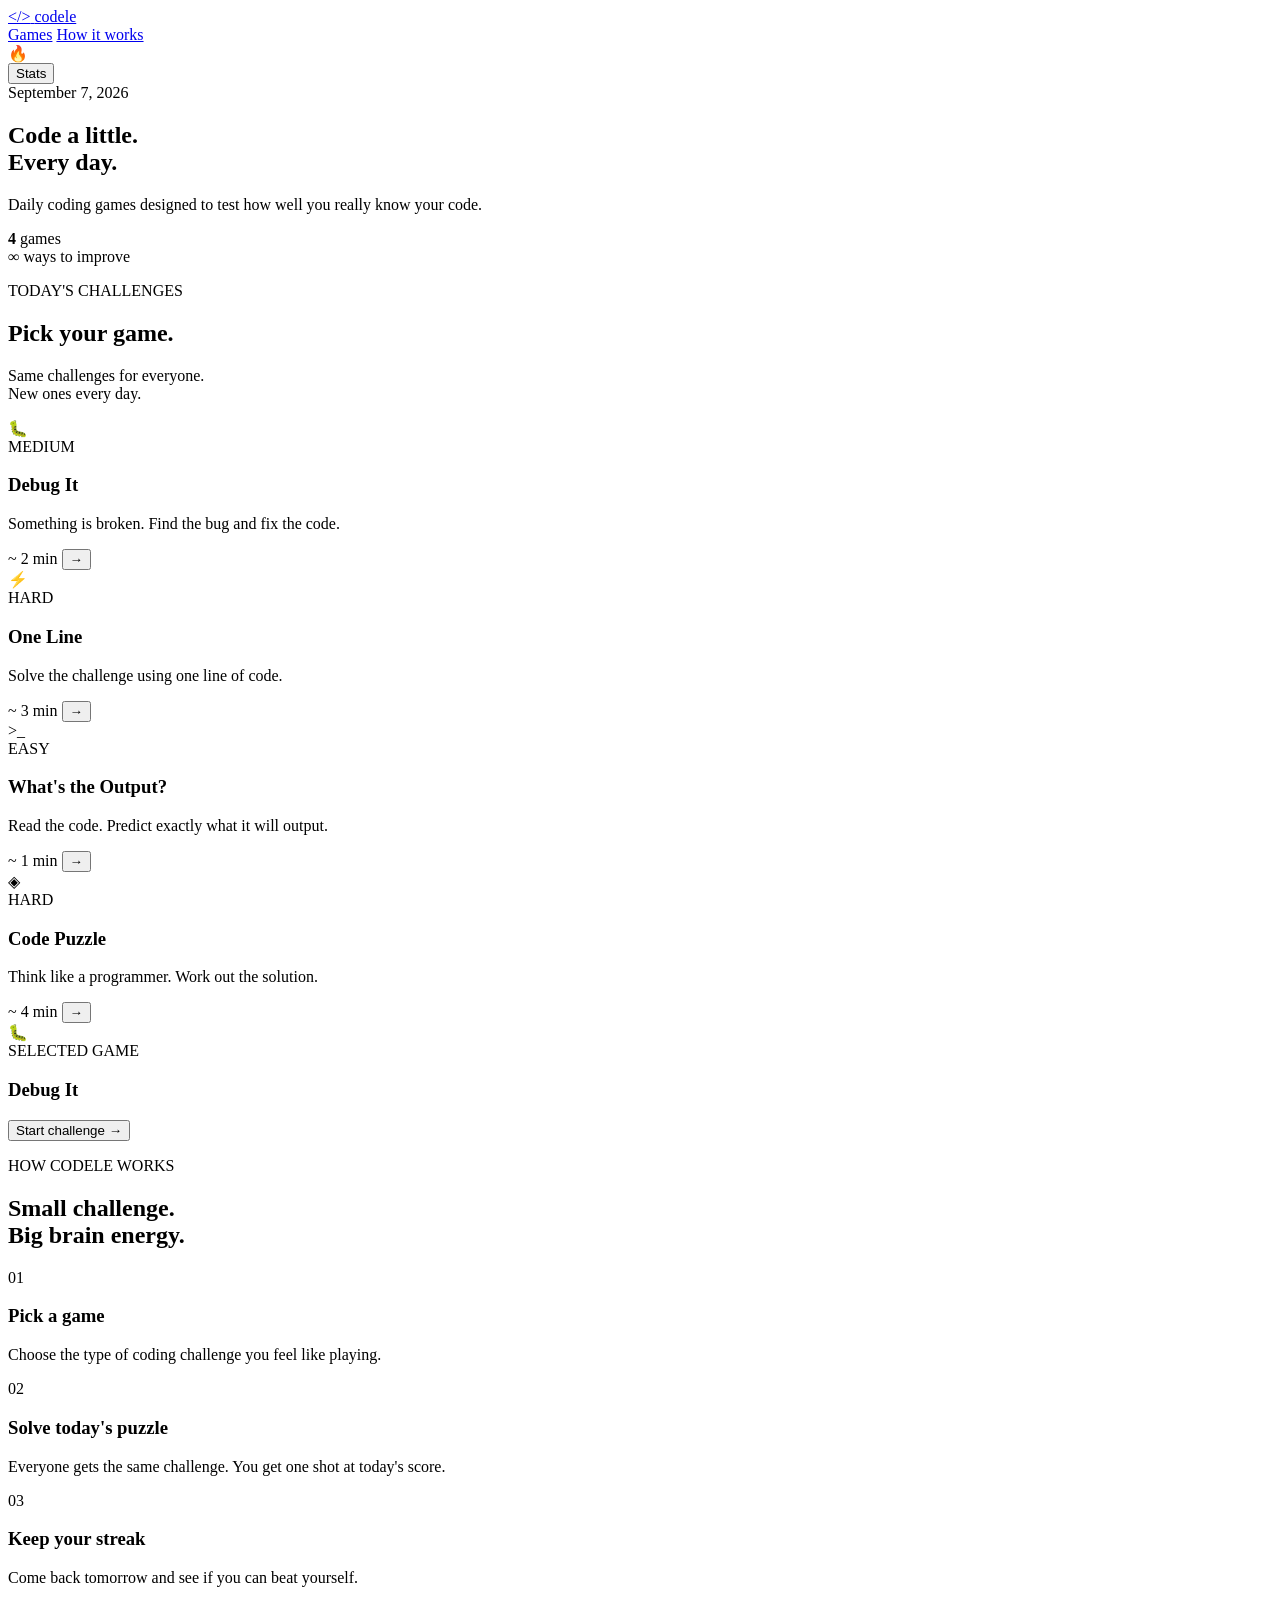
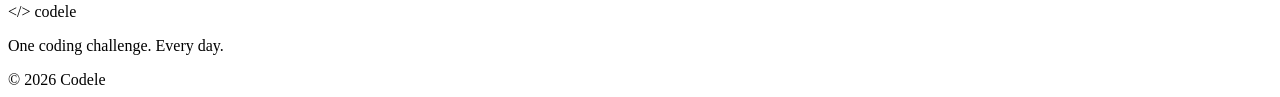
==== index.html @ e576fa4d "implement a html file for home page containing all minigames" ====
<!DOCTYPE html>
<html lang="en">
<head>
    <meta charset="UTF-8">
    <meta name="viewport" content="width=device-width, initial-scale=1.0">

    <title>Codele — Daily Coding Games</title>
    <meta name="description" content="Play a new coding challenge every day.">

    <link rel="preconnect" href="https://fonts.googleapis.com">
    <link rel="preconnect" href="https://fonts.gstatic.com" crossorigin>
    <link href="https://fonts.googleapis.com/css2?family=DM+Mono:wght@400;500&family=Inter:wght@400;500;600;700;800&display=swap" rel="stylesheet">
    <link rel="stylesheet" href="../codele/style.css">
</head>

<body>

    <!-- Background decoration -->
    <div class="background-glow glow-one"></div>
    <div class="background-glow glow-two"></div>

    <!-- Navigation -->
    <header class="navbar">
        <a href="#" class="logo">
            <span class="logo-mark">&lt;/&gt;</span>
            <span>codele</span>
        </a>

        <nav class="nav-links">
            <a href="#games">Games</a>
            <a href="#how-it-works">How it works</a>
        </nav>

        <div class="nav-right">
            <div class="streak">
                <span class="streak-icon">🔥</span>
                <span id="streak-count"></span>
            </div>

            <button class="stats-button" aria-label="View statistics">
                Stats
            </button>
        </div>
    </header>


    <main>

        <!-- Hero -->
        <section class="hero">

            <div class="date-pill">
                <span class="live-dot"></span>
                September 7, 2026
            </div>

            <h1>
                Code a little.<br>
                <span>Every day.</span>
            </h1>

            <p class="hero-subtitle">
                Daily coding games designed to test how well you really know your code.
            </p>

            <div class="hero-meta">
                <div>
                    <strong>4</strong>
                    <span>games</span>
                </div>

                <div class="meta-divider"></div>

                <div>
                    <strong>∞</strong>
                    <span>ways to improve</span>
                </div>
            </div>

        </section>


        <!-- Games -->
        <section class="games-section" id="games">

            <div class="section-heading">
                <div>
                    <p class="eyebrow">TODAY'S CHALLENGES</p>
                    <h2>Pick your game.</h2>
                </div>

                <p class="section-description">
                    Same challenges for everyone.<br>
                    New ones every day.
                </p>
            </div>


            <div class="games-grid">

                <!-- Debug -->
                <article
                    class="game-card featured"
                    data-game="debug"
                >
                    <div class="card-top">
                        <div class="game-icon debug-icon">
                            🐛
                        </div>

                        <span class="difficulty medium">
                            MEDIUM
                        </span>
                    </div>

                    <div class="card-content">
                        <h3>Debug It</h3>

                        <p>
                            Something is broken. Find the bug and fix the code.
                        </p>
                    </div>

                    <div class="card-bottom">
                        <span class="play-time">~ 2 min</span>

                        <button class="arrow-button" aria-label="Play Debug It">
                            →
                        </button>
                    </div>
                </article>


                <!-- One Line -->
                <article
                    class="game-card"
                    data-game="one-line"
                >
                    <div class="card-top">
                        <div class="game-icon line-icon">
                            ⚡
                        </div>

                        <span class="difficulty hard">
                            HARD
                        </span>
                    </div>

                    <div class="card-content">
                        <h3>One Line</h3>

                        <p>
                            Solve the challenge using one line of code.
                        </p>
                    </div>

                    <div class="card-bottom">
                        <span class="play-time">~ 3 min</span>

                        <button class="arrow-button" aria-label="Play One Line">
                            →
                        </button>
                    </div>
                </article>


                <!-- Output -->
                <article
                    class="game-card"
                    data-game="output"
                >
                    <div class="card-top">
                        <div class="game-icon output-icon">
                            &gt;_
                        </div>

                        <span class="difficulty easy">
                            EASY
                        </span>
                    </div>

                    <div class="card-content">
                        <h3>What's the Output?</h3>

                        <p>
                            Read the code. Predict exactly what it will output.
                        </p>
                    </div>

                    <div class="card-bottom">
                        <span class="play-time">~ 1 min</span>

                        <button class="arrow-button" aria-label="Play What's the Output">
                            →
                        </button>
                    </div>
                </article>


                <!-- Puzzle -->
                <article
                    class="game-card"
                    data-game="puzzle"
                >
                    <div class="card-top">
                        <div class="game-icon puzzle-icon">
                            ◈
                        </div>

                        <span class="difficulty hard">
                            HARD
                        </span>
                    </div>

                    <div class="card-content">
                        <h3>Code Puzzle</h3>

                        <p>
                            Think like a programmer. Work out the solution.
                        </p>
                    </div>

                    <div class="card-bottom">
                        <span class="play-time">~ 4 min</span>

                        <button class="arrow-button" aria-label="Play Code Puzzle">
                            →
                        </button>
                    </div>
                </article>

            </div>


            <!-- Selected game -->
            <div class="selected-game" id="selected-game">

                <div class="selected-game-left">
                    <div class="selected-icon" id="selected-icon">🐛</div>

                    <div>
                        <span class="selected-label">SELECTED GAME</span>
                        <h3 id="selected-title">Debug It</h3>
                    </div>
                </div>

                <button class="start-button" id="start-button">
                    Start challenge
                    <span>→</span>
                </button>

            </div>

        </section>


        <!-- How it works -->
        <section class="how-section" id="how-it-works">

            <p class="eyebrow">HOW CODELE WORKS</p>

            <h2>Small challenge.<br>Big brain energy.</h2>

            <div class="steps">

                <div class="step">
                    <span class="step-number">01</span>
                    <h3>Pick a game</h3>
                    <p>
                        Choose the type of coding challenge you feel like playing.
                    </p>
                </div>

                <div class="step">
                    <span class="step-number">02</span>
                    <h3>Solve today's puzzle</h3>
                    <p>
                        Everyone gets the same challenge. You get one shot at today's score.
                    </p>
                </div>

                <div class="step">
                    <span class="step-number">03</span>
                    <h3>Keep your streak</h3>
                    <p>
                        Come back tomorrow and see if you can beat yourself.
                    </p>
                </div>

            </div>

        </section>

    </main>


    <!-- Footer -->
    <footer class="footer">

        <div class="logo">
            <span class="logo-mark">&lt;/&gt;</span>
            <span>codele</span>
        </div>

        <p>
            One coding challenge. Every day.
        </p>

        <span class="footer-year">
            © 2026 Codele
        </span>

    </footer>


    <script src="./script.js"></script>

</body>
</html>
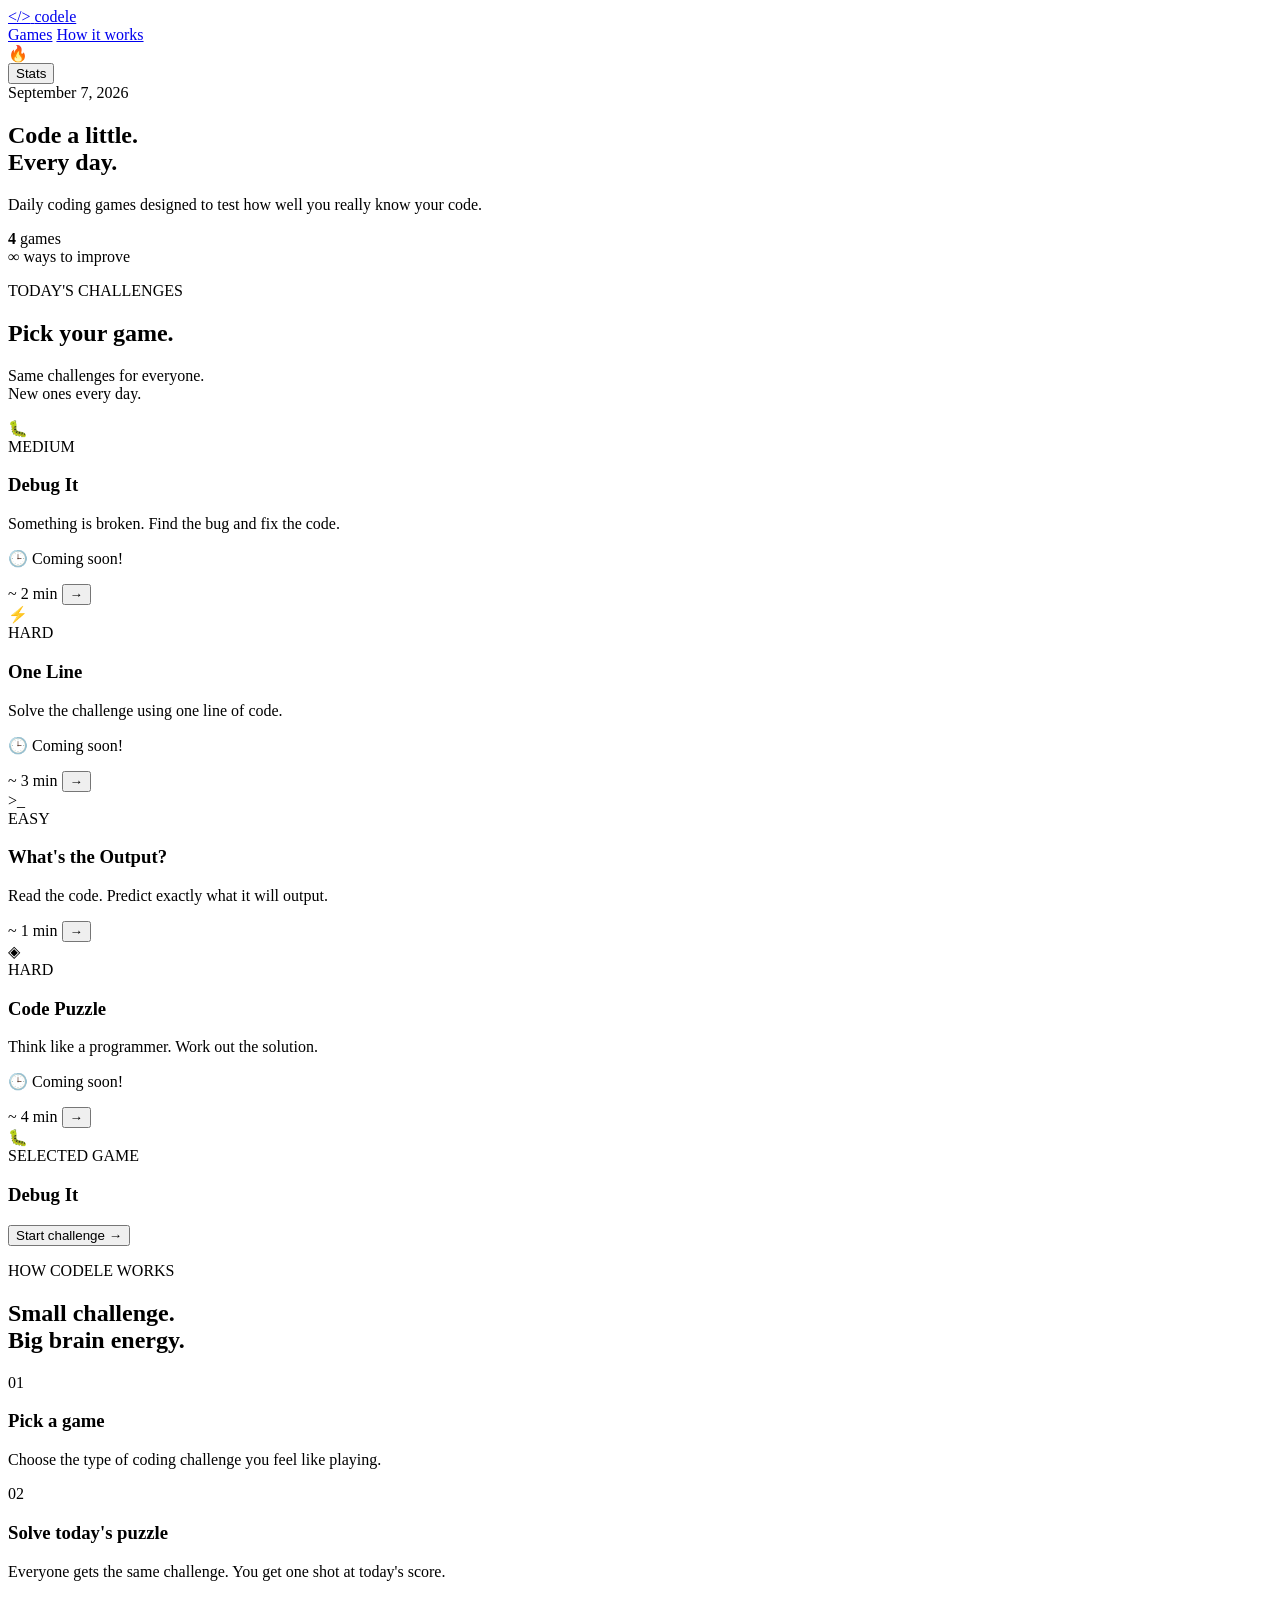
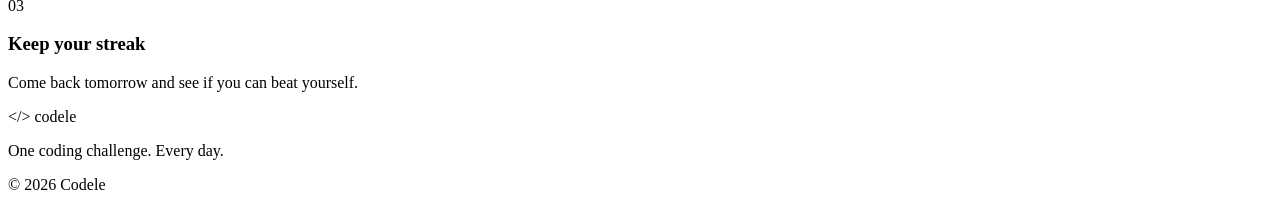
==== commit 92c5d985: "Add a glowing purple mouse trail" ====
--- a/index.html
+++ b/index.html
@@ -18,6 +18,8 @@
     <!-- Background decoration -->
     <div class="background-glow glow-one"></div>
     <div class="background-glow glow-two"></div>
+
+    <div class="cursor-glow"></div>
 
     <!-- Navigation -->
     <header class="navbar">
@@ -119,6 +121,9 @@
                         <p>
                             Something is broken. Find the bug and fix the code.
                         </p>
+                        <p>
+                            🕒 Coming soon!
+                        </p>
                     </div>
 
                     <div class="card-bottom">
@@ -152,6 +157,9 @@
                         <p>
                             Solve the challenge using one line of code.
                         </p>
+                        <p>
+                            🕒 Coming soon!
+                        </p>
                     </div>
 
                     <div class="card-bottom">
@@ -218,6 +226,10 @@
                         <p>
                             Think like a programmer. Work out the solution.
                         </p>
+
+                        <p>
+                            🕒 Coming soon!
+                        </p>
                     </div>
 
                     <div class="card-bottom">
@@ -314,6 +326,6 @@
 
 
     <script src="./script.js"></script>
-
+    <script src="./mouse_trail.js"></script>
 </body>
 </html>
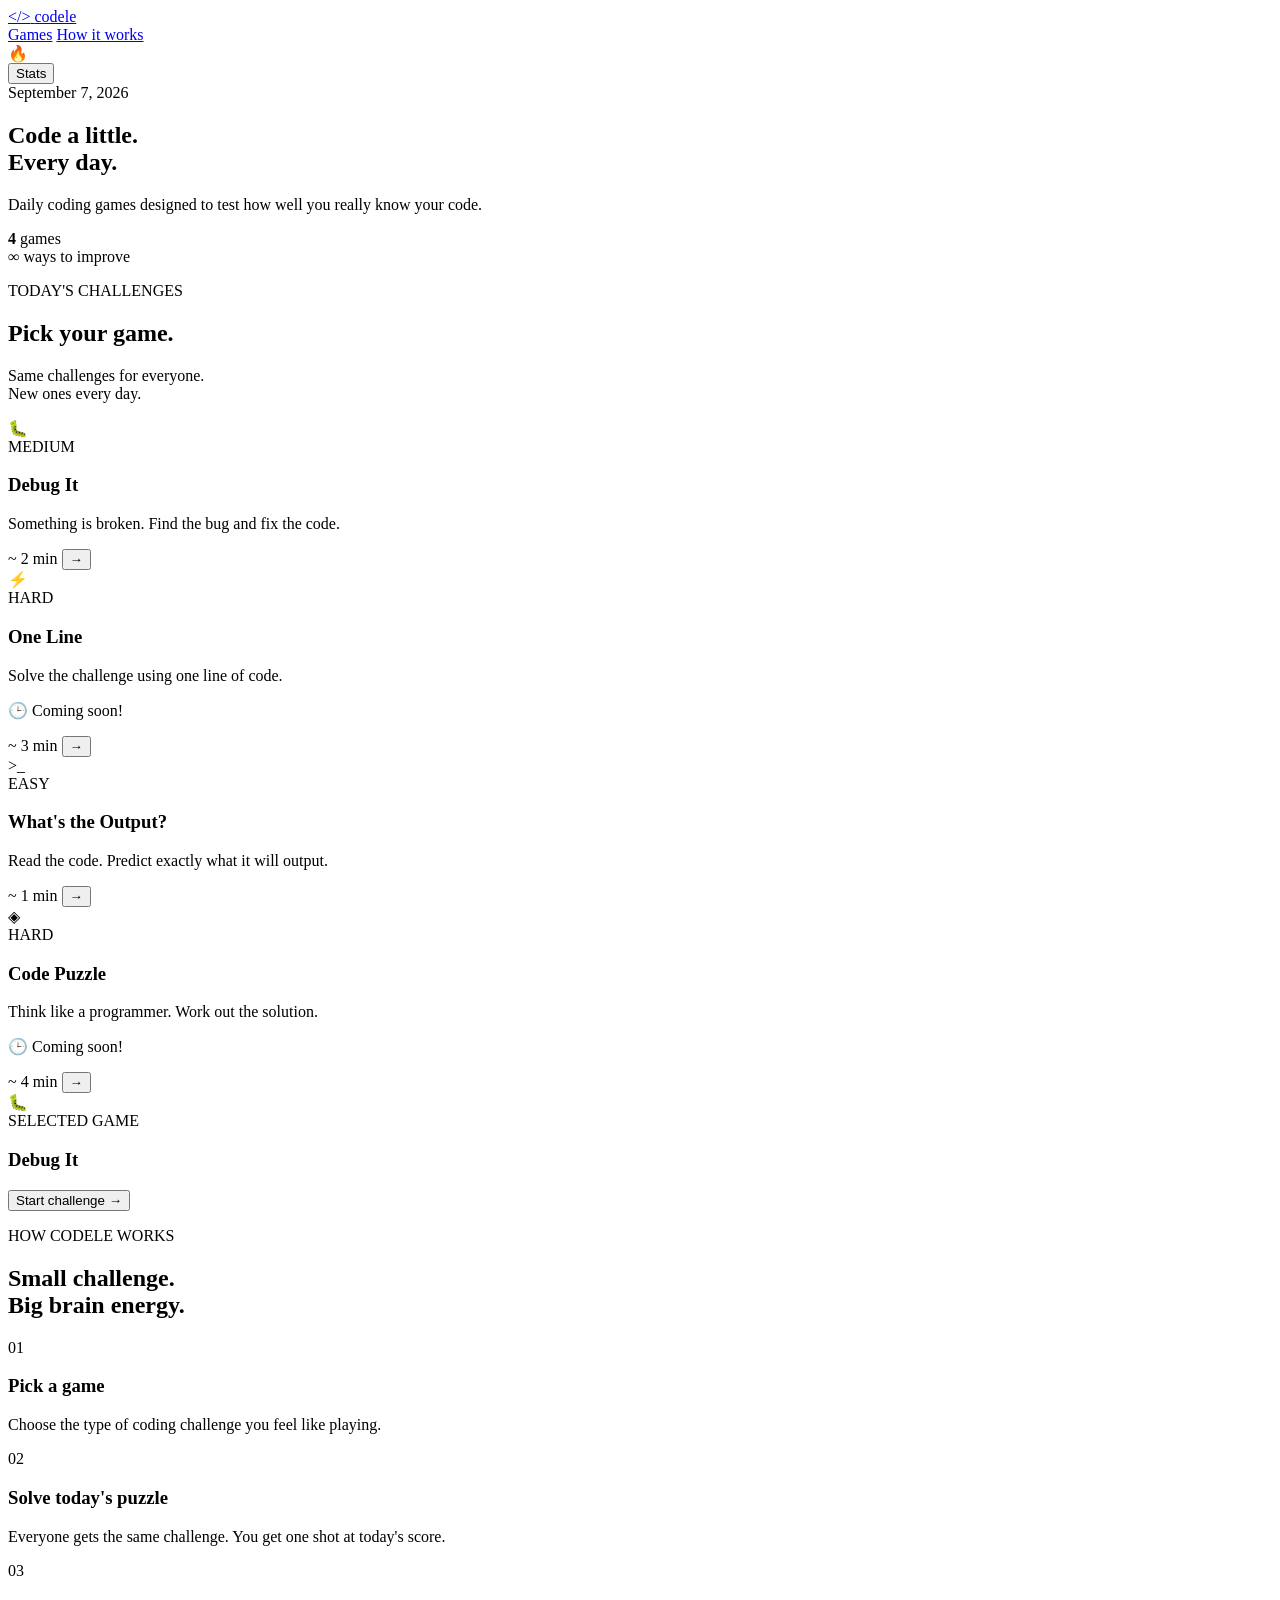
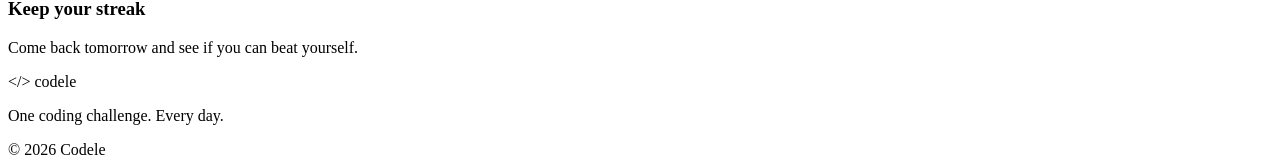
==== commit 35bdc15a: "Remove coming soon label from debug it minigame" ====
--- a/index.html
+++ b/index.html
@@ -121,9 +121,7 @@
                         <p>
                             Something is broken. Find the bug and fix the code.
                         </p>
-                        <p>
-                            🕒 Coming soon!
-                        </p>
+
                     </div>
 
                     <div class="card-bottom">
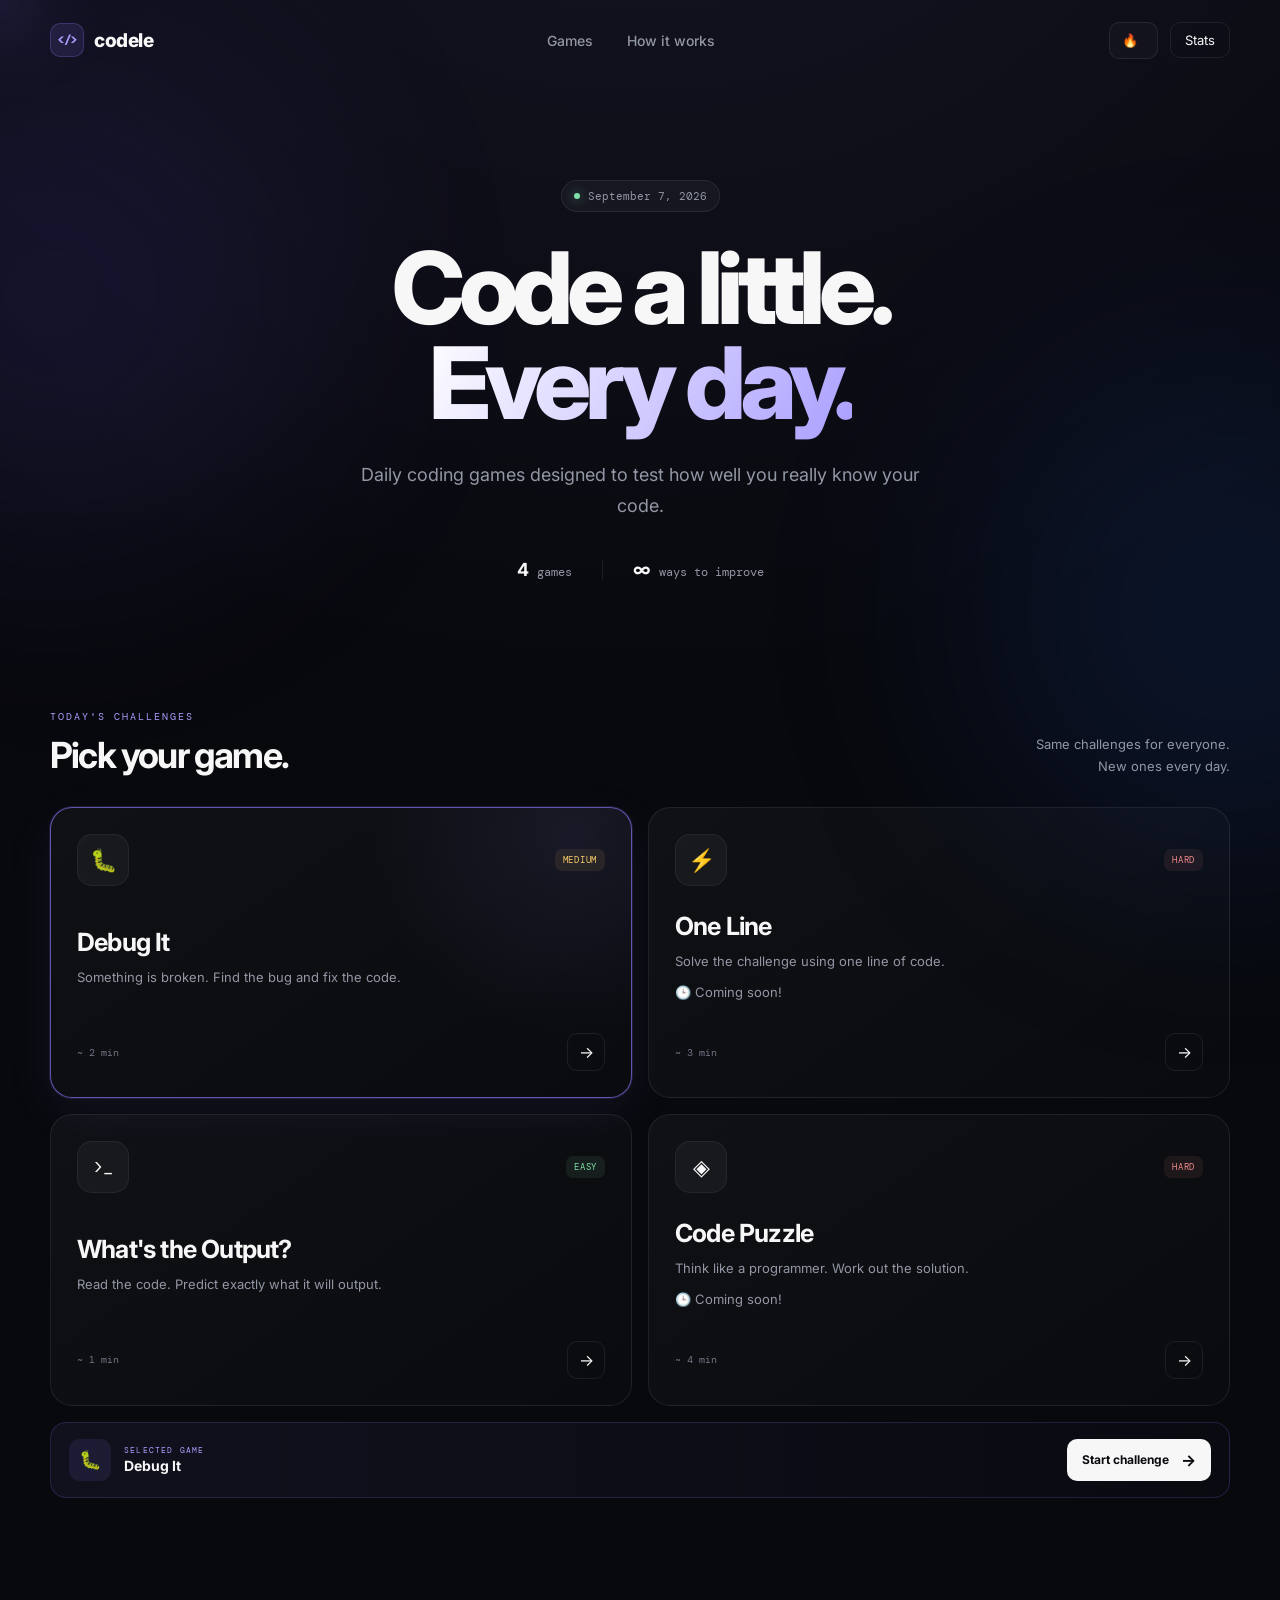
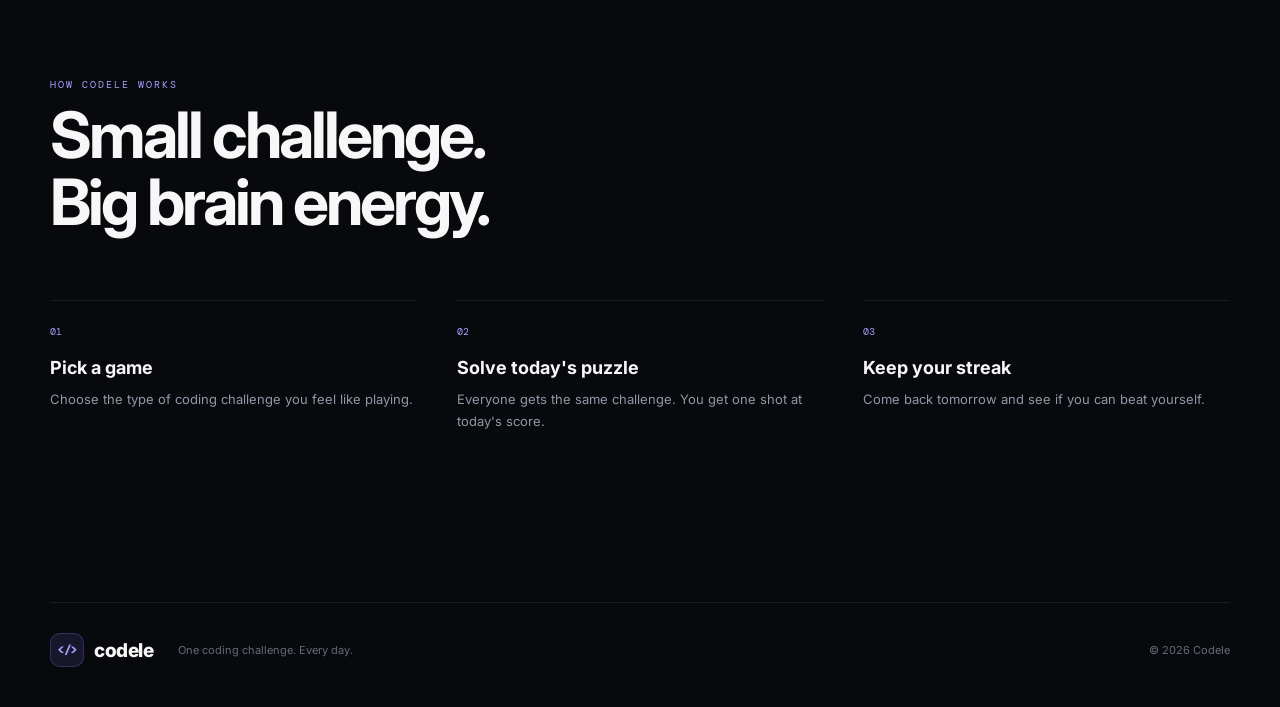
==== commit 915e5cb0: "Fix link to stylesheet so that vercel finds css file" ====
--- a/index.html
+++ b/index.html
@@ -10,7 +10,7 @@
     <link rel="preconnect" href="https://fonts.googleapis.com">
     <link rel="preconnect" href="https://fonts.gstatic.com" crossorigin>
     <link href="https://fonts.googleapis.com/css2?family=DM+Mono:wght@400;500&family=Inter:wght@400;500;600;700;800&display=swap" rel="stylesheet">
-    <link rel="stylesheet" href="../codele/style.css">
+    <link rel="stylesheet" href="./style.css">
 </head>
 
 <body>
--- a/style.css
+++ b/style.css
@@ -0,0 +1,1458 @@
+:root {
+    --background: #08090d;
+    --surface: #101218;
+    --surface-hover: #151820;
+    --border: rgba(255, 255, 255, 0.08);
+
+    --text: #f7f7f8;
+    --muted: #9297a5;
+
+    --accent: #8b7cff;
+    --accent-light: #a99fff;
+    --green: #7ee2a8;
+    --yellow: #f6cf67;
+    --red: #f28b8b;
+
+    --radius: 22px;
+}
+
+
+/* -------------------- */
+/* RESET */
+/* -------------------- */
+
+* {
+    margin: 0;
+    padding: 0;
+    box-sizing: border-box;
+}
+
+html {
+    scroll-behavior: smooth;
+}
+
+body {
+    min-height: 100vh;
+
+    background:
+        radial-gradient(
+            circle at 50% -20%,
+            rgba(139, 124, 255, 0.12),
+            transparent 40%
+        ),
+        var(--background);
+
+    color: var(--text);
+
+    font-family: "Inter", sans-serif;
+
+    overflow-x: hidden;
+}
+
+button,
+a {
+    font: inherit;
+}
+
+button {
+    border: none;
+    cursor: pointer;
+}
+
+a {
+    color: inherit;
+    text-decoration: none;
+}
+
+
+/* -------------------- */
+/* BACKGROUND */
+/* -------------------- */
+
+.background-glow {
+    position: fixed;
+    width: 500px;
+    height: 500px;
+
+    border-radius: 50%;
+
+    filter: blur(130px);
+
+    pointer-events: none;
+
+    opacity: 0.12;
+
+    z-index: -1;
+}
+
+.glow-one {
+    top: 5%;
+    left: -200px;
+
+    background: #6d5dfc;
+}
+
+.glow-two {
+    right: -200px;
+    top: 40%;
+
+    background: #2368ff;
+}
+
+
+/* -------------------- */
+/* NAVBAR */
+/* -------------------- */
+
+.navbar {
+    width: min(1180px, calc(100% - 40px));
+
+    margin: 0 auto;
+
+    height: 80px;
+
+    display: flex;
+    align-items: center;
+    justify-content: space-between;
+}
+
+.logo {
+    display: flex;
+    align-items: center;
+
+    gap: 10px;
+
+    font-size: 19px;
+    font-weight: 800;
+
+    letter-spacing: -0.5px;
+}
+
+.logo-mark {
+    display: flex;
+    align-items: center;
+    justify-content: center;
+
+    width: 34px;
+    height: 34px;
+
+    border-radius: 10px;
+
+    background: rgba(139, 124, 255, 0.12);
+
+    border: 1px solid rgba(139, 124, 255, 0.25);
+
+    color: var(--accent-light);
+
+    font-family: "DM Mono", monospace;
+
+    font-size: 12px;
+}
+
+.nav-links {
+    display: flex;
+    gap: 34px;
+}
+
+.nav-links a {
+    color: var(--muted);
+
+    font-size: 14px;
+    font-weight: 500;
+
+    transition: color 0.2s ease;
+}
+
+.nav-links a:hover {
+    color: var(--text);
+}
+
+.nav-right {
+    display: flex;
+    align-items: center;
+
+    gap: 12px;
+}
+
+.streak {
+    display: flex;
+    align-items: center;
+    gap: 7px;
+
+    padding: 9px 12px;
+
+    border: 1px solid var(--border);
+
+    border-radius: 10px;
+
+    background: rgba(255, 255, 255, 0.025);
+
+    font-family: "DM Mono", monospace;
+
+    font-size: 12px;
+}
+
+.streak-icon {
+    font-size: 13px;
+}
+
+.stats-button {
+    padding: 9px 14px;
+
+    border-radius: 10px;
+
+    background: transparent;
+
+    border: 1px solid var(--border);
+
+    color: var(--text);
+
+    font-size: 13px;
+
+    transition: 0.2s ease;
+}
+
+.stats-button:hover {
+    background: rgba(255, 255, 255, 0.05);
+}
+
+
+/* -------------------- */
+/* HERO */
+/* -------------------- */
+
+.hero {
+    width: min(900px, calc(100% - 40px));
+
+    margin: 100px auto 130px;
+
+    text-align: center;
+}
+
+.date-pill {
+    display: inline-flex;
+    align-items: center;
+
+    gap: 8px;
+
+    padding: 8px 12px;
+
+    border-radius: 999px;
+
+    background: rgba(255, 255, 255, 0.035);
+
+    border: 1px solid var(--border);
+
+    color: var(--muted);
+
+    font-family: "DM Mono", monospace;
+
+    font-size: 11px;
+}
+
+.live-dot {
+    width: 6px;
+    height: 6px;
+
+    border-radius: 50%;
+
+    background: var(--green);
+
+    box-shadow: 0 0 12px rgba(126, 226, 168, 0.7);
+}
+
+.hero h1 {
+    margin-top: 28px;
+
+    font-size: clamp(56px, 8vw, 100px);
+
+    line-height: 0.95;
+
+    letter-spacing: -6px;
+
+    font-weight: 800;
+}
+
+.hero h1 span {
+    color: var(--accent-light);
+
+    background: linear-gradient(
+        120deg,
+        #ffffff,
+        #a99fff
+    );
+
+    -webkit-background-clip: text;
+    -webkit-text-fill-color: transparent;
+}
+
+.hero-subtitle {
+    max-width: 560px;
+
+    margin: 30px auto 0;
+
+    color: var(--muted);
+
+    font-size: 18px;
+
+    line-height: 1.7;
+}
+
+.hero-meta {
+    margin-top: 38px;
+
+    display: flex;
+    justify-content: center;
+    align-items: center;
+
+    gap: 30px;
+}
+
+.hero-meta div:not(.meta-divider) {
+    display: flex;
+    align-items: baseline;
+
+    gap: 8px;
+}
+
+.hero-meta strong {
+    font-size: 18px;
+}
+
+.hero-meta span {
+    color: var(--muted);
+
+    font-size: 12px;
+
+    font-family: "DM Mono", monospace;
+}
+
+.meta-divider {
+    width: 1px;
+    height: 20px;
+
+    background: var(--border);
+}
+
+
+/* -------------------- */
+/* GAMES */
+/* -------------------- */
+
+.games-section {
+    width: min(1180px, calc(100% - 40px));
+
+    margin: 0 auto;
+}
+
+.section-heading {
+    display: flex;
+    align-items: end;
+    justify-content: space-between;
+
+    margin-bottom: 30px;
+}
+
+.eyebrow {
+    margin-bottom: 10px;
+
+    font-family: "DM Mono", monospace;
+
+    font-size: 10px;
+
+    letter-spacing: 2px;
+
+    color: var(--accent-light);
+}
+
+.section-heading h2 {
+    font-size: 36px;
+
+    letter-spacing: -1.8px;
+}
+
+.section-description {
+    color: var(--muted);
+
+    font-size: 13px;
+
+    line-height: 1.7;
+
+    text-align: right;
+}
+
+
+/* -------------------- */
+/* GAME CARDS */
+/* -------------------- */
+
+.games-grid {
+    display: grid;
+
+    grid-template-columns: repeat(2, 1fr);
+
+    gap: 16px;
+}
+
+.game-card {
+    position: relative;
+
+    min-height: 270px;
+
+    padding: 26px;
+
+    display: flex;
+    flex-direction: column;
+
+    justify-content: space-between;
+
+    border: 1px solid var(--border);
+
+    border-radius: var(--radius);
+
+    background:
+        linear-gradient(
+            145deg,
+            rgba(255, 255, 255, 0.035),
+            rgba(255, 255, 255, 0.012)
+        );
+
+    transition:
+        transform 0.25s ease,
+        border-color 0.25s ease,
+        background 0.25s ease;
+}
+
+.game-card:hover {
+    transform: translateY(-4px);
+
+    border-color: rgba(139, 124, 255, 0.28);
+
+    background: var(--surface-hover);
+}
+
+.game-card.selected {
+    border-color: rgba(139, 124, 255, 0.65);
+
+    box-shadow:
+        0 0 0 1px rgba(139, 124, 255, 0.15),
+        0 15px 50px rgba(139, 124, 255, 0.08);
+}
+
+.game-card.featured {
+    background:
+        radial-gradient(
+            circle at 90% 10%,
+            rgba(139, 124, 255, 0.09),
+            transparent 35%
+        ),
+        linear-gradient(
+            145deg,
+            rgba(255, 255, 255, 0.035),
+            rgba(255, 255, 255, 0.012)
+        );
+}
+
+.card-top {
+    display: flex;
+    justify-content: space-between;
+    align-items: center;
+}
+
+.game-icon {
+    width: 52px;
+    height: 52px;
+
+    display: flex;
+    align-items: center;
+    justify-content: center;
+
+    border-radius: 15px;
+
+    background: rgba(255, 255, 255, 0.04);
+
+    border: 1px solid rgba(255, 255, 255, 0.06);
+
+    font-size: 22px;
+
+    font-family: "DM Mono", monospace;
+}
+
+.output-icon {
+    font-size: 17px;
+}
+
+.difficulty {
+    padding: 5px 8px;
+
+    border-radius: 7px;
+
+    font-family: "DM Mono", monospace;
+
+    font-size: 9px;
+
+    letter-spacing: 0.7px;
+}
+
+.easy {
+    color: var(--green);
+
+    background: rgba(126, 226, 168, 0.08);
+}
+
+.medium {
+    color: var(--yellow);
+
+    background: rgba(246, 207, 103, 0.08);
+}
+
+.hard {
+    color: var(--red);
+
+    background: rgba(242, 139, 139, 0.08);
+}
+
+.card-content {
+    margin-top: 25px;
+}
+
+.card-content h3 {
+    font-size: 25px;
+
+    letter-spacing: -0.8px;
+}
+
+.card-content p {
+    max-width: 410px;
+
+    margin-top: 9px;
+
+    color: var(--muted);
+
+    font-size: 13px;
+
+    line-height: 1.7;
+}
+
+.card-bottom {
+    margin-top: 30px;
+
+    display: flex;
+    justify-content: space-between;
+    align-items: center;
+}
+
+.play-time {
+    color: #717785;
+
+    font-family: "DM Mono", monospace;
+
+    font-size: 10px;
+}
+
+.arrow-button {
+    width: 38px;
+    height: 38px;
+
+    display: flex;
+    align-items: center;
+    justify-content: center;
+
+    border-radius: 10px;
+
+    border: 1px solid var(--border);
+
+    background: transparent;
+
+    color: var(--text);
+
+    transition:
+        background 0.2s ease,
+        transform 0.2s ease;
+}
+
+.game-card:hover .arrow-button {
+    background: var(--accent);
+
+    transform: translateX(2px);
+}
+
+
+/* -------------------- */
+/* SELECTED GAME */
+/* -------------------- */
+
+.selected-game {
+    margin-top: 16px;
+
+    padding: 16px 18px;
+
+    display: flex;
+    align-items: center;
+    justify-content: space-between;
+
+    border-radius: 16px;
+
+    border: 1px solid rgba(139, 124, 255, 0.18);
+
+    background:
+        linear-gradient(
+            90deg,
+            rgba(139, 124, 255, 0.07),
+            rgba(139, 124, 255, 0.02)
+        );
+}
+
+.selected-game-left {
+    display: flex;
+    align-items: center;
+
+    gap: 13px;
+}
+
+.selected-icon {
+    width: 42px;
+    height: 42px;
+
+    display: flex;
+    justify-content: center;
+    align-items: center;
+
+    border-radius: 11px;
+
+    background: rgba(139, 124, 255, 0.1);
+
+    font-size: 18px;
+}
+
+.selected-label {
+    display: block;
+
+    color: var(--accent-light);
+
+    font-family: "DM Mono", monospace;
+
+    font-size: 8px;
+
+    letter-spacing: 1.2px;
+}
+
+.selected-game h3 {
+    margin-top: 2px;
+
+    font-size: 14px;
+}
+
+.start-button {
+    padding: 11px 15px;
+
+    display: flex;
+    align-items: center;
+
+    gap: 12px;
+
+    border-radius: 10px;
+
+    background: var(--text);
+
+    color: #0a0b0e;
+
+    font-size: 12px;
+
+    font-weight: 700;
+
+    transition:
+        transform 0.2s ease,
+        opacity 0.2s ease;
+}
+
+.start-button:hover {
+    transform: translateY(-1px);
+
+    opacity: 0.9;
+}
+
+.start-button span {
+    font-size: 16px;
+}
+
+
+/* -------------------- */
+/* HOW IT WORKS */
+/* -------------------- */
+
+.how-section {
+    width: min(1180px, calc(100% - 40px));
+
+    margin: 170px auto;
+
+    padding-top: 10px;
+}
+
+.how-section > h2 {
+    font-size: clamp(40px, 5vw, 64px);
+
+    letter-spacing: -3px;
+
+    line-height: 1.05;
+}
+
+.steps {
+    margin-top: 65px;
+
+    display: grid;
+
+    grid-template-columns: repeat(3, 1fr);
+
+    gap: 40px;
+}
+
+.step {
+    border-top: 1px solid var(--border);
+
+    padding-top: 18px;
+}
+
+.step-number {
+    font-family: "DM Mono", monospace;
+
+    color: var(--accent-light);
+
+    font-size: 10px;
+}
+
+.step h3 {
+    margin-top: 18px;
+
+    font-size: 18px;
+}
+
+.step p {
+    margin-top: 10px;
+
+    color: var(--muted);
+
+    font-size: 13px;
+
+    line-height: 1.7;
+}
+
+
+/* -------------------- */
+/* FOOTER */
+/* -------------------- */
+
+.footer {
+    width: min(1180px, calc(100% - 40px));
+
+    margin: 0 auto;
+
+    padding: 30px 0 40px;
+
+    border-top: 1px solid var(--border);
+
+    display: flex;
+    align-items: center;
+
+    gap: 25px;
+}
+
+.footer p,
+.footer-year {
+    color: #666b78;
+
+    font-size: 11px;
+}
+
+.footer-year {
+    margin-left: auto;
+}
+
+
+/* -------------------- */
+/* RESPONSIVE */
+/* -------------------- */
+
+@media (max-width: 750px) {
+
+    .navbar {
+        height: 70px;
+    }
+
+    .nav-links {
+        display: none;
+    }
+
+    .hero {
+        margin-top: 80px;
+        margin-bottom: 100px;
+    }
+
+    .hero h1 {
+        letter-spacing: -4px;
+    }
+
+    .hero-subtitle {
+        font-size: 15px;
+    }
+
+    .section-heading {
+        align-items: start;
+        flex-direction: column;
+
+        gap: 15px;
+    }
+
+    .section-description {
+        text-align: left;
+    }
+
+    .games-grid {
+        grid-template-columns: 1fr;
+    }
+
+    .steps {
+        grid-template-columns: 1fr;
+
+        gap: 30px;
+    }
+
+    .how-section {
+        margin: 120px auto;
+    }
+
+    .footer {
+        flex-wrap: wrap;
+    }
+
+    .footer-year {
+        margin-left: 0;
+    }
+}
+
+
+@media (max-width: 500px) {
+
+    .navbar,
+    .games-section,
+    .how-section,
+    .footer {
+        width: min(100% - 28px, 1180px);
+    }
+
+    .stats-button {
+        display: none;
+    }
+
+    .hero {
+        width: min(100% - 28px, 900px);
+    }
+
+    .hero h1 {
+        font-size: 52px;
+
+        letter-spacing: -3px;
+    }
+
+    .selected-game {
+        padding: 13px;
+    }
+
+    .start-button {
+        padding: 10px;
+    }
+
+    .start-button {
+        font-size: 0;
+    }
+
+    .start-button span {
+        font-size: 18px;
+    }
+}
+
+
+/* ========================= */
+/* OUTPUT GAME */
+/* ========================= */
+
+.output-game {
+    width: min(760px, calc(100% - 40px));
+    margin: -50px auto 120px;
+}
+
+
+/* Code card */
+
+.code-card {
+    overflow: hidden;
+
+    border: 1px solid var(--border);
+    border-radius: var(--radius);
+
+    background:
+        linear-gradient(
+            145deg,
+            rgba(255, 255, 255, 0.045),
+            rgba(255, 255, 255, 0.015)
+        );
+
+    box-shadow:
+        0 25px 80px rgba(0, 0, 0, 0.25);
+}
+
+
+/* Code card header */
+
+.code-header {
+    height: 52px;
+
+    padding: 0 18px;
+
+    display: flex;
+    align-items: center;
+    justify-content: space-between;
+
+    border-bottom: 1px solid var(--border);
+
+    background: rgba(255, 255, 255, 0.02);
+}
+
+.code-language {
+    color: var(--muted);
+
+    font-family: "DM Mono", monospace;
+
+    font-size: 10px;
+
+    letter-spacing: 1px;
+
+    text-transform: uppercase;
+}
+
+.code-dots {
+    display: flex;
+    gap: 6px;
+}
+
+.code-dot {
+    width: 7px;
+    height: 7px;
+
+    border-radius: 50%;
+
+    background: rgba(255, 255, 255, 0.15);
+}
+
+
+/* Code */
+
+.code-content {
+    padding: 30px 28px;
+
+    overflow-x: auto;
+}
+
+.code-content pre {
+    margin: 0;
+
+    color: #e6e7eb;
+
+    font-family: "DM Mono", monospace;
+
+    font-size: 14px;
+
+    line-height: 1.9;
+
+    white-space: pre;
+}
+
+
+/* Fake syntax highlighting */
+
+.code-keyword {
+    color: #b39cff;
+}
+
+.code-variable {
+    color: #8fdcff;
+}
+
+.code-number {
+    color: #f4cf7a;
+}
+
+.code-function {
+    color: #8de2b0;
+}
+
+.code-string {
+    color: #e7a8c8;
+}
+
+
+/* Question */
+
+.output-question {
+    margin-top: 34px;
+
+    text-align: center;
+}
+
+.output-question h2 {
+    font-size: 18px;
+
+    letter-spacing: -0.4px;
+}
+
+.output-question p {
+    margin-top: 7px;
+
+    color: var(--muted);
+
+    font-size: 12px;
+}
+
+
+/* Answer input */
+
+.answer-area {
+    margin-top: 20px;
+
+    display: flex;
+    gap: 10px;
+}
+
+.answer-input {
+    min-width: 0;
+    flex: 1;
+
+    height: 50px;
+
+    padding: 0 16px;
+
+    border: 1px solid var(--border);
+
+    border-radius: 11px;
+
+    outline: none;
+
+    background: rgba(255, 255, 255, 0.035);
+
+    color: var(--text);
+
+    font-family: "DM Mono", monospace;
+
+    font-size: 13px;
+
+    transition:
+        border-color 0.2s ease,
+        background 0.2s ease,
+        box-shadow 0.2s ease;
+}
+
+.answer-input::placeholder {
+    color: #555a67;
+}
+
+.answer-input:focus {
+    border-color: rgba(139, 124, 255, 0.55);
+
+    background: rgba(139, 124, 255, 0.035);
+
+    box-shadow:
+        0 0 0 3px rgba(139, 124, 255, 0.08);
+}
+
+.submit-button {
+    height: 50px;
+
+    padding: 0 20px;
+
+    border-radius: 11px;
+
+    background: var(--text);
+
+    color: #08090d;
+
+    font-size: 12px;
+
+    font-weight: 700;
+
+    transition:
+        transform 0.2s ease,
+        opacity 0.2s ease;
+}
+
+.submit-button:hover {
+    transform: translateY(-1px);
+
+    opacity: 0.9;
+}
+
+
+/* Game info */
+
+.game-info {
+    margin-top: 18px;
+
+    display: flex;
+    align-items: center;
+    justify-content: space-between;
+
+    color: #666b78;
+
+    font-family: "DM Mono", monospace;
+
+    font-size: 9px;
+
+    letter-spacing: 0.4px;
+}
+
+
+/* Feedback */
+
+.answer-feedback {
+    min-height: 20px;
+
+    margin-top: 15px;
+
+    text-align: center;
+
+    font-size: 12px;
+
+    font-weight: 500;
+}
+
+.answer-feedback.correct {
+    color: var(--green);
+}
+
+.answer-feedback.incorrect {
+    color: var(--red);
+}
+
+.user-response {
+    padding: 10px;
+    margin: 10px;
+
+    border: 1px solid rgba(255, 255, 255, 0.1);
+    border-radius: 10px;
+
+    background-color: rgba(191, 41, 41, 0.671);
+
+    animation: zoom 0.3s ease-out;
+}
+
+@keyframes zoom {
+    0% {
+        transform: scale(0.4);
+        opacity: 0;
+    }
+    
+    80% {
+        transform: scale(1.1);
+        opacity: 0.8;
+    }
+
+    100% {
+        transform: scale(1);
+        opacity: 1;
+    }
+}
+
+
+/* Mobile */
+
+@media (max-width: 600px) {
+
+    .output-game {
+        width: min(100% - 28px, 760px);
+    }
+
+    .code-content {
+        padding: 22px 18px;
+    }
+
+    .code-content pre {
+        font-size: 12px;
+    }
+
+    .answer-area {
+        flex-direction: column;
+    }
+
+    .submit-button {
+        width: 100%;
+    }
+}
+
+
+/* =========================
+   POPUP
+========================= */
+
+.overlay {
+    display: none;
+
+    position: fixed;
+    inset: 0;
+
+    z-index: 1000;
+
+    background: rgba(0, 0, 0, 0.7);
+
+    backdrop-filter: blur(8px);
+
+    animation: overlayFade 0.25s ease-out;
+}
+
+
+.popup {
+    position: fixed;
+
+    top: 50%;
+    left: 50%;
+
+    transform: translate(-50%, -50%);
+
+    width: min(90%, 420px);
+
+    padding: 40px;
+
+    background: var(--surface);
+
+    border: 1px solid rgba(255, 255, 255, 0.1);
+
+    border-radius: 24px;
+
+    box-shadow:
+        0 25px 60px rgba(0, 0, 0, 0.5),
+        0 0 60px rgba(139, 124, 255, 0.12);
+
+    text-align: center;
+
+    animation: popupZoom 0.35s ease-out;
+}
+
+
+/* =========================
+   CLOSE BUTTON
+========================= */
+
+.popup > button:first-child {
+    position: absolute;
+
+    top: 16px;
+    right: 18px;
+
+    width: 32px;
+    height: 32px;
+
+    border: none;
+
+    background: transparent;
+
+    color: var(--muted);
+
+    font-size: 28px;
+
+    cursor: pointer;
+
+    transition:
+        color 0.2s ease,
+        transform 0.2s ease;
+}
+
+
+.popup > button:first-child:hover {
+    color: var(--text);
+
+    transform: rotate(90deg);
+}
+
+
+/* =========================
+   POPUP TITLE
+========================= */
+
+.popup h2 {
+    margin: 10px 0 30px;
+
+    color: var(--text);
+
+    font-size: 32px;
+    font-weight: 800;
+
+    letter-spacing: -1px;
+}
+
+
+/* =========================
+   GAME INFORMATION
+========================= */
+
+.popup > span {
+    display: block;
+
+    margin: 12px 0;
+
+    color: var(--muted);
+
+    font-family: "DM Mono", monospace;
+
+    font-size: 13px;
+
+    letter-spacing: 0.5px;
+}
+
+
+.popup > span span {
+    color: var(--text);
+
+    font-weight: 500;
+}
+
+
+/* =========================
+   POPUP BUTTONS
+========================= */
+
+.popup-button {
+    display: block;
+
+    width: 100%;
+
+    box-sizing: border-box;
+
+    margin-top: 12px;
+
+    padding: 13px 20px;
+
+    border: none;
+
+    border-radius: 12px;
+
+    font-family: "Inter", sans-serif;
+
+    font-size: 14px;
+
+    font-weight: 600;
+
+    text-align: center;
+
+    text-decoration: none;
+
+    cursor: pointer;
+
+    transition:
+        transform 0.2s ease,
+        background 0.2s ease,
+        box-shadow 0.2s ease;
+}
+
+
+/* Share Results */
+
+#share-button {
+    margin-top: 28px;
+
+    background: var(--accent);
+
+    color: white;
+}
+
+
+#share-button:hover {
+    background: var(--accent-light);
+
+    transform: translateY(-2px);
+
+    box-shadow:
+        0 8px 25px rgba(139, 124, 255, 0.25);
+}
+
+
+/* Back to Games */
+
+.popup a.popup-button {
+    background: rgba(255, 255, 255, 0.06);
+
+    color: var(--muted);
+}
+
+
+.popup a.popup-button:hover {
+    background: rgba(255, 255, 255, 0.1);
+
+    color: var(--text);
+
+    transform: translateY(-2px);
+}
+
+
+/* =========================
+   ANIMATIONS
+========================= */
+
+@keyframes overlayFade {
+
+    from {
+        opacity: 0;
+    }
+
+    to {
+        opacity: 1;
+    }
+
+}
+
+
+@keyframes popupZoom {
+
+    0% {
+        transform: translate(-50%, -50%) scale(0.75);
+
+        opacity: 0;
+    }
+
+    80% {
+        transform: translate(-50%, -50%) scale(1.03);
+
+        opacity: 1;
+    }
+
+    100% {
+        transform: translate(-50%, -50%) scale(1);
+
+        opacity: 1;
+    }
+
+}
+
+/* =========================
+   CURSOR GLOW
+========================= */
+
+.cursor-glow {
+    position: fixed;
+
+    width: 220px;
+    height: 220px;
+
+    border-radius: 50%;
+
+    background:
+        radial-gradient(
+            circle,
+            rgba(139, 124, 255, 0.10) 0%,
+            rgba(139, 124, 255, 0.03) 35%,
+            rgba(139, 124, 255, 0) 70%
+        );
+
+    pointer-events: none;
+
+    z-index: 9999;
+
+    transform: translate(-50%, -50%);
+}
